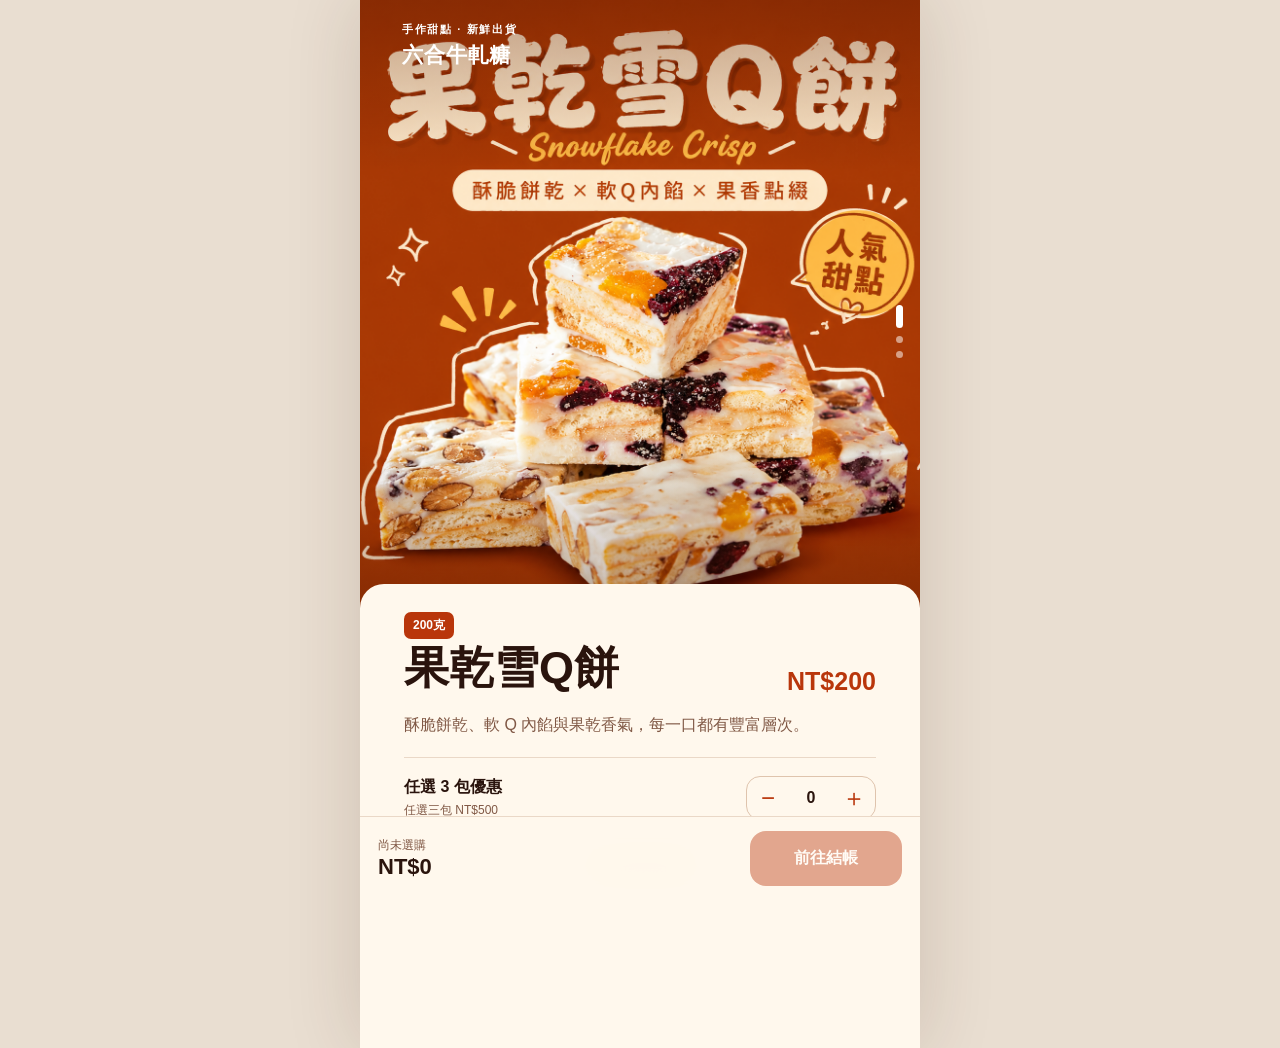
==== index.html @ 2363caa0 "Add files via upload" ====
<!doctype html>
<html lang="zh-Hant">
<head>
  <meta charset="UTF-8" />
  <meta name="viewport" content="width=device-width,initial-scale=1,viewport-fit=cover" />
  <meta name="theme-color" content="#b9360b" />
  <meta name="description" content="六合牛軋糖店舖 LINE 線上下單" />
  <title>六合牛軋糖｜線上下單</title>
  <link rel="stylesheet" href="./styles.css" />
</head>
<body>
  <div id="app" aria-live="polite">
    <main class="shell">
      <header class="topbar">
        <div>
          <p class="eyebrow">手作甜點 · 新鮮出貨</p>
          <h1 id="merchantName">六合牛軋糖</h1>
        </div>
        <button id="lineButton" class="line-login" type="button">
          <span class="line-mark">LINE</span><span id="lineLabel">LINE 登入</span>
        </button>
      </header>

      <section class="product-stage" aria-label="商品選擇">
        <div id="productTrack" class="product-track"></div>
        <div id="productDots" class="product-dots" aria-hidden="true"></div>
      </section>

      <section class="product-info">
        <div class="product-title-row">
          <div>
            <p id="productSpec" class="spec">200克</p>
            <h2 id="productName">載入商品中</h2>
          </div>
          <p id="productPrice" class="price">NT$—</p>
        </div>
        <p class="description">酥脆餅乾、軟 Q 內餡與果乾香氣，每一口都有豐富層次。</p>

        <div class="offer-row">
          <div><strong>任選 3 包優惠</strong><span id="bundlePrice">依店舖設定</span></div>
          <div class="stepper" aria-label="商品數量">
            <button id="minusButton" type="button" aria-label="減少一包">−</button>
            <output id="quantity">0</output>
            <button id="plusButton" type="button" aria-label="增加一包">＋</button>
          </div>
        </div>

        <div class="swipe-hint">左右滑動切換商品</div>
      </section>
    </main>

    <footer class="cartbar">
      <div><span id="cartCount">尚未選購</span><strong id="cartTotal">NT$0</strong></div>
      <button id="checkoutButton" type="button" disabled>前往結帳</button>
    </footer>
  </div>

  <dialog id="checkoutDialog" class="sheet-dialog">
    <form id="checkoutForm" method="dialog">
      <div class="sheet-handle"></div>
      <div class="sheet-head"><div><p class="eyebrow">確認資料</p><h2>完成你的訂單</h2></div><button class="icon-button" value="cancel" aria-label="關閉">×</button></div>
      <label>真實姓名<input name="customerName" autocomplete="name" minlength="2" maxlength="30" required /></label>
      <label>手機號碼<input name="phone" inputmode="tel" autocomplete="tel" pattern="09[0-9]{8}" placeholder="09xxxxxxxx" required /></label>
      <fieldset><legend>配送方式</legend><label class="choice"><input type="radio" name="delivery" value="7-11超商取貨" checked />7-11 超商取貨</label><label class="choice"><input type="radio" name="delivery" value="宅配到府" />宅配到府</label></fieldset>
      <div id="storeFields" class="conditional-fields"><label>門市名稱<input name="storeName" /></label><label>門市店號<input name="storeCode" /></label><label>門市地址<input name="storeAddress" /></label></div>
      <div id="homeFields" class="conditional-fields" hidden><label>宅配地址<input name="homeAddress" autocomplete="street-address" /></label></div>
      <fieldset><legend>付款方式</legend><label class="choice"><input type="radio" name="payment" value="7-11取貨付款" checked />7-11 取貨付款</label><label class="choice"><input type="radio" name="payment" value="轉帳付款" />轉帳付款</label></fieldset>
      <label>備註<textarea name="note" rows="2" maxlength="300"></textarea></label>
      <input class="honeypot" name="website" tabindex="-1" autocomplete="off" />
      <div class="checkout-total"><span>應付總額</span><strong id="dialogTotal">NT$0</strong></div>
      <button id="submitOrder" class="primary-button" type="submit">送出訂單</button>
      <p id="formError" class="error" role="alert"></p>
    </form>
  </dialog>

  <dialog id="successDialog" class="success-dialog">
    <div class="receipt-scene">
      <div class="success-check">✓</div>
      <div class="receipt">
        <p class="eyebrow">ORDER CONFIRMED</p><h2>下單成功</h2>
        <dl><div><dt>訂單編號</dt><dd id="successOrderNo"></dd></div><div><dt>商品數量</dt><dd id="successQty"></dd></div><div><dt>總金額</dt><dd id="successTotal"></dd></div></dl>
        <p id="successMessage"></p><button id="successClose" class="primary-button" type="button">完成</button>
      </div>
    </div>
  </dialog>

  <script src="https://static.line-scdn.net/liff/edge/2/sdk.js"></script>
  <script src="./config.js"></script>
  <script type="module" src="./app.js"></script>
</body>
</html>
---- styles.css ----
:root{--orange:#b9360b;--orange-dark:#8f2407;--cream:#fff8ed;--ink:#2a140d;--muted:#805845;--gold:#f4a62a;--line:#ead8c7;--radius:24px;font-family:"Noto Sans TC","PingFang TC","Microsoft JhengHei",sans-serif;color:var(--ink);background:var(--cream)}*{box-sizing:border-box}body{margin:0;min-width:320px;background:var(--cream)}button,input,textarea{font:inherit}.shell{min-height:calc(100dvh - 104px);padding-bottom:140px}.topbar{display:flex;align-items:center;justify-content:space-between;padding:22px clamp(18px,5vw,42px);position:absolute;z-index:4;width:100%;color:#fff}.eyebrow{margin:0 0 4px;font-size:11px;font-weight:800;letter-spacing:.15em;text-transform:uppercase}.topbar h1{font-size:21px;margin:0;letter-spacing:.04em}.line-login{display:flex;align-items:center;gap:7px;border:0;border-radius:999px;padding:9px 12px;background:rgba(255,255,255,.94);color:var(--ink);font-size:12px;font-weight:800;box-shadow:0 8px 26px rgba(75,16,0,.18)}.line-mark{color:#06c755;font-size:10px}.product-stage{position:relative;height:58dvh;min-height:430px;max-height:700px;overflow:hidden;background:var(--orange);touch-action:pan-y}.product-track{height:100%;display:flex;transition:transform .68s cubic-bezier(.2,.9,.2,1)}.product-card{position:relative;min-width:100%;height:100%;overflow:hidden}.product-card img{width:100%;height:100%;object-fit:cover}.product-card::after{content:"";position:absolute;inset:0;background:linear-gradient(180deg,rgba(74,16,0,.34),transparent 28%,transparent 72%,rgba(51,12,0,.28))}.product-dots{position:absolute;right:17px;top:50%;display:grid;gap:8px;z-index:2}.product-dots i{width:7px;height:7px;border-radius:50%;background:rgba(255,255,255,.52);transition:.3s}.product-dots i.active{height:23px;border-radius:8px;background:white}.product-info{position:relative;margin-top:-26px;border-radius:var(--radius) var(--radius) 0 0;background:var(--cream);padding:28px clamp(20px,6vw,44px) 32px;z-index:3}.product-title-row{display:flex;justify-content:space-between;gap:20px;align-items:flex-end}.product-info h2{font-size:clamp(30px,8vw,45px);line-height:1.05;margin:5px 0}.spec{display:inline-block;margin:0;padding:5px 9px;background:var(--orange);color:#fff;border-radius:7px;font-size:12px;font-weight:800}.price{font-size:25px;font-weight:900;margin:0;color:var(--orange)}.description{color:var(--muted);line-height:1.65}.offer-row{display:flex;align-items:center;justify-content:space-between;border-top:1px solid var(--line);border-bottom:1px solid var(--line);padding:18px 0;margin-top:18px;gap:16px}.offer-row strong,.offer-row span{display:block}.offer-row span{font-size:12px;color:var(--muted);margin-top:4px}.stepper{display:grid;grid-template-columns:42px 44px 42px;align-items:center;border:1px solid #dfc4ad;border-radius:14px;overflow:hidden}.stepper button{height:42px;border:0;background:transparent;color:var(--orange);font-size:24px}.stepper output{text-align:center;font-weight:900}.swipe-hint{text-align:center;font-size:12px;color:var(--muted);padding-top:20px}.cartbar{position:fixed;z-index:8;bottom:0;left:0;right:0;display:flex;justify-content:space-between;align-items:center;gap:18px;padding:14px max(18px,env(safe-area-inset-left)) calc(14px + env(safe-area-inset-bottom));background:rgba(255,248,237,.96);border-top:1px solid var(--line);backdrop-filter:blur(14px)}.cartbar span,.cartbar strong{display:block}.cartbar span{font-size:12px;color:var(--muted)}.cartbar strong{font-size:22px}.cartbar button,.primary-button{border:0;border-radius:16px;background:var(--orange);color:white;font-weight:900;padding:17px 26px;min-width:152px}.cartbar button:disabled{opacity:.42}.cartbar button:active,.primary-button:active{transform:scale(.98)}dialog{border:0;padding:0;background:transparent}.sheet-dialog{width:min(100%,560px);max-height:92dvh;margin:auto 0 0 auto;border-radius:var(--radius) var(--radius) 0 0;background:var(--cream);color:var(--ink)}.sheet-dialog::backdrop,.success-dialog::backdrop{background:rgba(34,12,5,.58);backdrop-filter:blur(4px)}.sheet-dialog form{padding:10px 22px calc(24px + env(safe-area-inset-bottom));overflow:auto;max-height:92dvh}.sheet-handle{width:42px;height:5px;border-radius:5px;background:#d8c4b3;margin:0 auto 18px}.sheet-head{display:flex;justify-content:space-between;align-items:flex-start}.sheet-head h2{margin:0 0 18px}.icon-button{border:0;background:transparent;font-size:30px}.sheet-dialog label:not(.choice){display:block;font-size:13px;font-weight:800;margin:12px 0}.sheet-dialog input,.sheet-dialog textarea{display:block;width:100%;margin-top:7px;padding:13px 14px;border:1px solid #dec7b4;border-radius:12px;background:#fffdf9;color:var(--ink)}fieldset{border:0;padding:0;margin:16px 0}legend{font-size:13px;font-weight:800;margin-bottom:8px}.choice{display:inline-flex;align-items:center;gap:6px;margin-right:16px;font-size:14px}.choice input{width:auto;margin:0;accent-color:var(--orange)}.conditional-fields{display:grid;grid-template-columns:1fr 1fr;gap:0 10px}.conditional-fields label:last-child{grid-column:1/-1}.checkout-total{display:flex;justify-content:space-between;align-items:center;border-top:1px solid var(--line);padding-top:18px;margin-top:18px}.checkout-total strong{font-size:26px;color:var(--orange)}.sheet-dialog .primary-button{width:100%;margin-top:15px}.error{min-height:20px;color:#a31d12;font-size:13px}.honeypot{position:absolute!important;left:-9999px!important}.success-dialog{width:min(92vw,430px);color:var(--ink)}.receipt-scene{padding-top:45px;overflow:hidden}.success-check{position:relative;z-index:2;width:86px;height:86px;margin:0 auto -40px;border:7px solid var(--cream);border-radius:50%;display:grid;place-items:center;background:#2e9f62;color:#fff;font-size:44px;font-weight:900;animation:pop .65s cubic-bezier(.2,1.5,.4,1)}.receipt{background:var(--cream);border-radius:var(--radius);padding:65px 28px 28px;box-shadow:0 24px 70px rgba(37,9,0,.28);animation:receipt-in .8s cubic-bezier(.2,1,.2,1)}.receipt h2{text-align:center;font-size:34px;margin:4px 0 22px}.receipt>.eyebrow{text-align:center;color:var(--orange)}dl{margin:0}dl div{display:flex;justify-content:space-between;border-top:1px dashed #d8bfa9;padding:13px 0}dt{color:var(--muted)}dd{margin:0;font-weight:900}.receipt .primary-button{width:100%;margin-top:12px}@keyframes receipt-in{from{transform:translateY(80px) scale(.94);opacity:0}to{transform:none;opacity:1}}@keyframes pop{0%{transform:scale(.2) rotate(-20deg)}100%{transform:scale(1)}}@media(min-width:760px){body{background:#e9ded1}.shell{width:min(100%,560px);margin:auto;background:var(--cream);box-shadow:0 0 70px rgba(70,35,20,.16)}.cartbar{width:560px;left:50%;transform:translateX(-50%)}.sheet-dialog{margin:auto}.product-stage{height:610px}}@media(prefers-reduced-motion:reduce){*,*::before,*::after{scroll-behavior:auto!important;animation-duration:.01ms!important;transition-duration:.01ms!important}}
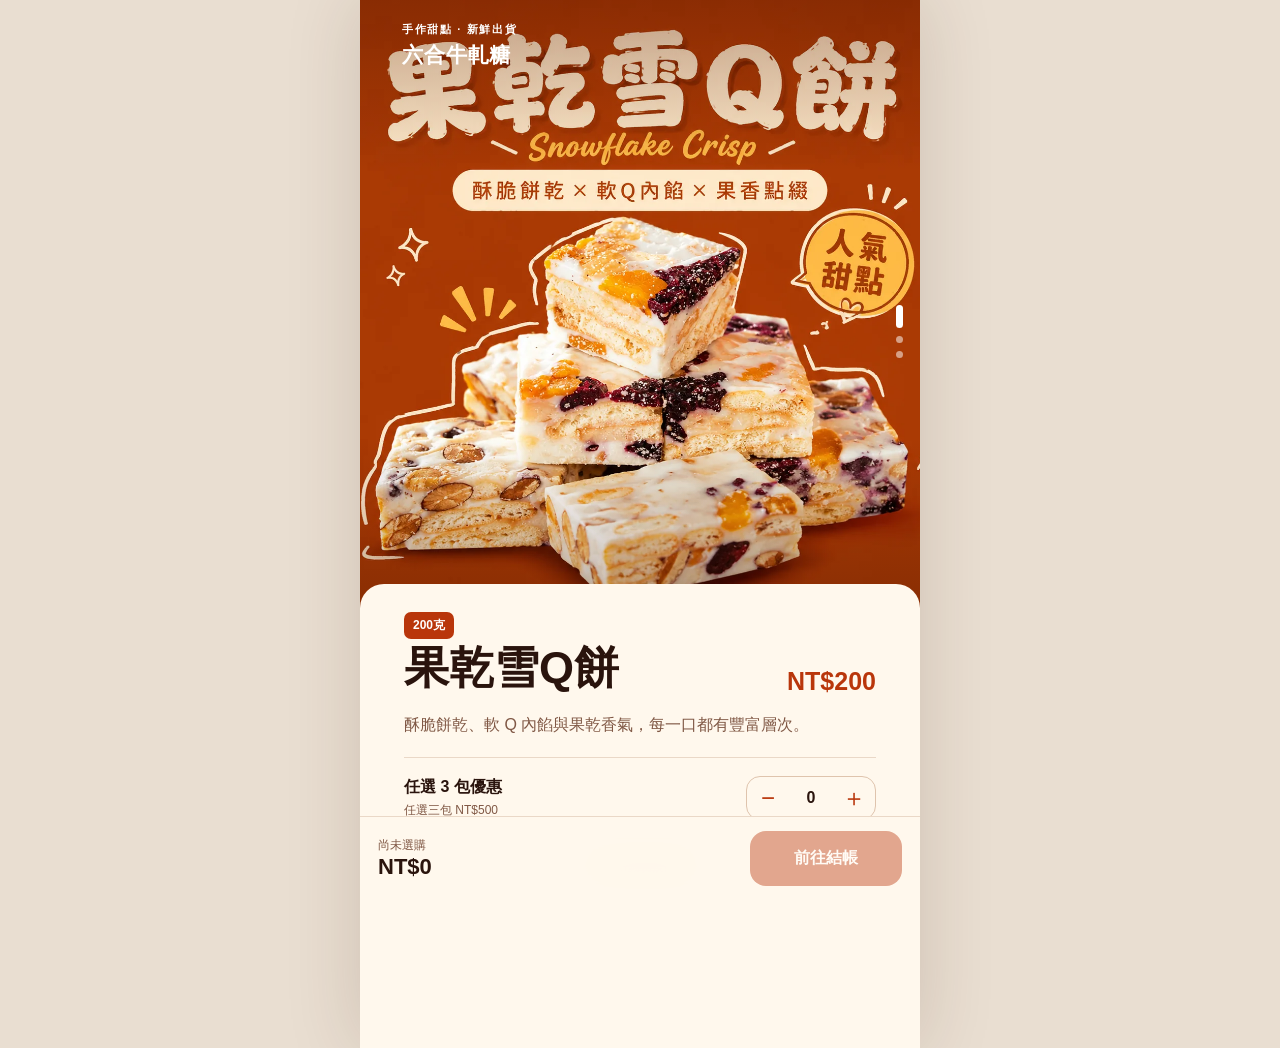
==== commit d7d982bd: "Add files via upload" ====
--- a/index.html
+++ b/index.html
@@ -7,6 +7,7 @@
   <meta name="description" content="六合牛軋糖店舖 LINE 線上下單" />
   <title>六合牛軋糖｜線上下單</title>
   <link rel="stylesheet" href="./styles.css" />
+  <link rel="stylesheet" href="./checkout.css" />
 </head>
 <body>
   <div id="app" aria-live="polite">
@@ -58,14 +59,13 @@
   <dialog id="checkoutDialog" class="sheet-dialog">
     <form id="checkoutForm" method="dialog">
       <div class="sheet-handle"></div>
-      <div class="sheet-head"><div><p class="eyebrow">確認資料</p><h2>完成你的訂單</h2></div><button class="icon-button" value="cancel" aria-label="關閉">×</button></div>
-      <label>真實姓名<input name="customerName" autocomplete="name" minlength="2" maxlength="30" required /></label>
-      <label>手機號碼<input name="phone" inputmode="tel" autocomplete="tel" pattern="09[0-9]{8}" placeholder="09xxxxxxxx" required /></label>
-      <fieldset><legend>配送方式</legend><label class="choice"><input type="radio" name="delivery" value="7-11超商取貨" checked />7-11 超商取貨</label><label class="choice"><input type="radio" name="delivery" value="宅配到府" />宅配到府</label></fieldset>
-      <div id="storeFields" class="conditional-fields"><label>門市名稱<input name="storeName" /></label><label>門市店號<input name="storeCode" /></label><label>門市地址<input name="storeAddress" /></label></div>
-      <div id="homeFields" class="conditional-fields" hidden><label>宅配地址<input name="homeAddress" autocomplete="street-address" /></label></div>
-      <fieldset><legend>付款方式</legend><label class="choice"><input type="radio" name="payment" value="7-11取貨付款" checked />7-11 取貨付款</label><label class="choice"><input type="radio" name="payment" value="轉帳付款" />轉帳付款</label></fieldset>
-      <label>備註<textarea name="note" rows="2" maxlength="300"></textarea></label>
+      <div class="sheet-head"><div><p class="eyebrow">確認資料</p><h2>完成你的訂單</h2><p class="sheet-note">填寫聯絡資料並選擇取貨方式</p></div><button class="icon-button" value="cancel" aria-label="關閉">×</button></div>
+      <section class="form-section" aria-labelledby="contact-title"><h3 id="contact-title">聯絡人</h3><div class="field-grid"><label>真實姓名<input name="customerName" autocomplete="name" minlength="2" maxlength="30" required /></label><label>手機號碼<input name="phone" inputmode="tel" autocomplete="tel" pattern="09[0-9]{8}" placeholder="09xxxxxxxx" required /></label></div></section>
+      <section class="form-section" aria-labelledby="delivery-title"><h3 id="delivery-title">配送方式</h3><div class="segmented"><label><input type="radio" name="delivery" value="7-11超商取貨" checked /><span>7-11 取貨</span></label><label><input type="radio" name="delivery" value="宅配到府" /><span>宅配到府</span></label></div>
+      <div id="storeFields" class="store-picker"><div id="selectedStore" class="selected-store" hidden><div class="store-brand">7-ELEVEN</div><div><strong id="selectedStoreName"></strong><span id="selectedStoreDetail"></span></div></div><button id="selectStoreButton" class="secondary-button" type="button">選擇 7-11 門市</button><p class="field-help">將前往綠界電子地圖，選好門市後會自動返回。</p><input type="hidden" name="storeName" /><input type="hidden" name="storeCode" /><input type="hidden" name="storeAddress" /><input type="hidden" name="storeVerificationToken" /></div>
+      <div id="homeFields" class="conditional-fields" hidden><label>完整宅配地址<input name="homeAddress" autocomplete="street-address" placeholder="縣市、區、路名、門牌與樓層" /></label></div></section>
+      <section class="form-section" aria-labelledby="payment-title"><h3 id="payment-title">付款方式</h3><div class="segmented"><label><input type="radio" name="payment" value="7-11取貨付款" checked /><span>取貨付款</span></label><label><input type="radio" name="payment" value="轉帳付款" /><span>銀行轉帳</span></label></div></section>
+      <section class="form-section optional-section"><label>訂單備註 <span>選填</span><textarea name="note" rows="2" maxlength="300" placeholder="有需要特別告知店家的事項嗎？"></textarea></label></section>
       <input class="honeypot" name="website" tabindex="-1" autocomplete="off" />
       <div class="checkout-total"><span>應付總額</span><strong id="dialogTotal">NT$0</strong></div>
       <button id="submitOrder" class="primary-button" type="submit">送出訂單</button>
@@ -89,4 +89,3 @@
   <script type="module" src="./app.js"></script>
 </body>
 </html>
-
--- a/checkout.css
+++ b/checkout.css
@@ -0,0 +1,21 @@
+.sheet-dialog{height:min(94dvh,860px);max-height:94dvh;overflow:hidden}
+[hidden]{display:none!important}
+.sheet-dialog form{height:100%;max-height:none;padding:10px 20px calc(118px + env(safe-area-inset-bottom));overscroll-behavior:contain}
+.sheet-head{padding-bottom:14px}.sheet-head h2{margin:0;font-size:30px;line-height:1.08;letter-spacing:-.04em}
+.sheet-note{margin:7px 0 0;color:var(--muted);font-size:13px}
+.icon-button{display:grid;place-items:center;width:44px;height:44px;border:1px solid var(--line);border-radius:14px;background:#fffaf2;font-size:26px;line-height:1}
+.form-section{padding:18px 0;border-top:1px solid var(--line)}.form-section h3{font-size:15px;margin:0 0 12px}
+.field-grid{display:grid;grid-template-columns:1fr;gap:12px}
+.sheet-dialog .form-section label{display:block;margin:0;font-size:13px;font-weight:800}
+.sheet-dialog .form-section input,.sheet-dialog .form-section textarea{display:block;width:100%;margin-top:7px;padding:14px;border:1px solid #dec7b4;border-radius:12px;background:#fffdf9;color:var(--ink);outline:none}
+.sheet-dialog .form-section input:focus,.sheet-dialog .form-section textarea:focus{border-color:var(--orange);box-shadow:0 0 0 3px rgba(185,54,11,.11)}
+.segmented{display:grid;grid-template-columns:1fr 1fr;gap:8px}.segmented label{position:relative}.segmented input{position:absolute!important;opacity:0;pointer-events:none}
+.segmented span{display:grid;place-items:center;min-height:48px;border:1px solid #dec7b4;border-radius:12px;background:#fffdf9;font-size:14px;font-weight:800;transition:.2s}
+.segmented input:checked+span{border-color:var(--orange);background:#fff0e8;color:var(--orange);box-shadow:inset 0 0 0 1px var(--orange)}
+.store-picker{display:grid;gap:10px;margin-top:12px}.secondary-button{width:100%;min-height:50px;border:1px solid var(--orange);border-radius:12px;background:#fffaf2;color:var(--orange);font-weight:900}
+.selected-store{grid-template-columns:auto 1fr;gap:12px;align-items:center;padding:14px;border:1px solid #e1c6af;border-radius:14px;background:#fffdf9}.selected-store:not([hidden]){display:grid}
+.store-brand{font-size:10px;font-weight:900;color:#168342;border-right:1px solid var(--line);padding-right:12px}.selected-store strong,.selected-store span{display:block}.selected-store span{font-size:12px;color:var(--muted);margin-top:3px;line-height:1.45}
+.field-help{margin:0;color:var(--muted);font-size:11px;line-height:1.5}.optional-section label>span{font-weight:500;color:var(--muted)}.conditional-fields{display:block;margin-top:12px}
+.checkout-total{position:sticky;bottom:-118px;z-index:2;margin-top:0;background:var(--cream)}.sheet-dialog .primary-button{position:sticky;bottom:calc(-102px + env(safe-area-inset-bottom));z-index:3;margin-top:0;box-shadow:0 -14px 24px var(--cream)}
+@media(min-width:520px){.field-grid{grid-template-columns:1fr 1fr}}
+@media(min-width:760px){.sheet-dialog{height:min(88dvh,780px);margin:auto;border-radius:var(--radius)}}
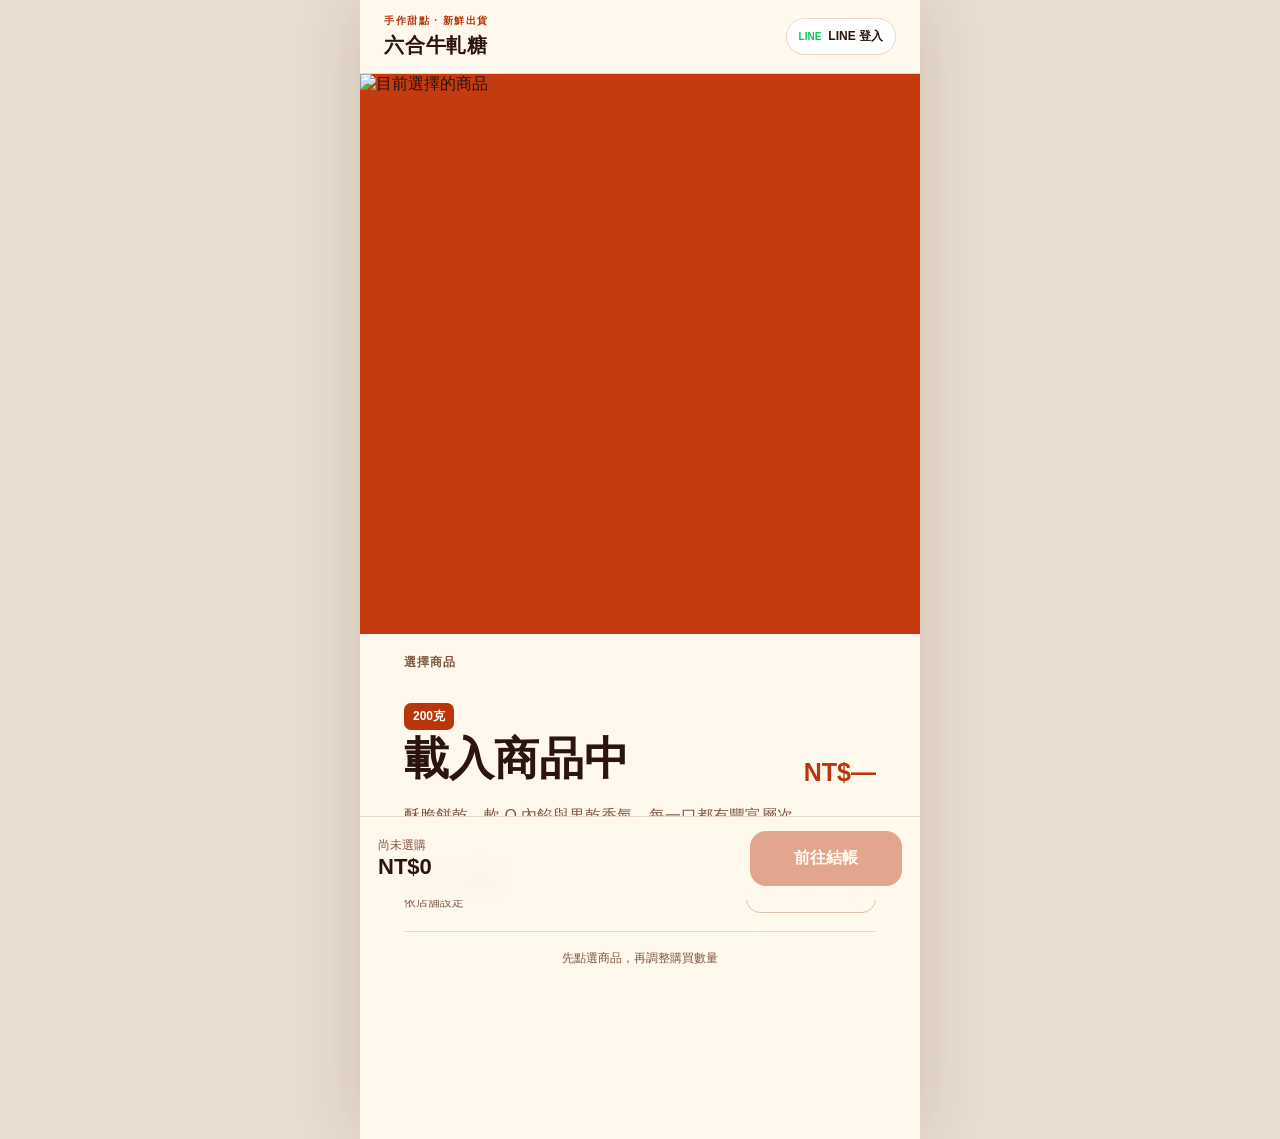
==== commit 24fbccff: "Add files via upload" ====
--- a/index.html
+++ b/index.html
@@ -2,12 +2,13 @@
 <html lang="zh-Hant">
 <head>
   <meta charset="UTF-8" />
-  <meta name="viewport" content="width=device-width,initial-scale=1,viewport-fit=cover" />
+  <meta name="viewport" content="width=device-width,initial-scale=1,maximum-scale=1,user-scalable=no,viewport-fit=cover" />
   <meta name="theme-color" content="#b9360b" />
   <meta name="description" content="六合牛軋糖店舖 LINE 線上下單" />
   <title>六合牛軋糖｜線上下單</title>
   <link rel="stylesheet" href="./styles.css" />
   <link rel="stylesheet" href="./checkout.css" />
+  <link rel="stylesheet" href="./product-picker.css" />
 </head>
 <body>
   <div id="app" aria-live="polite">
@@ -23,11 +24,11 @@
       </header>
 
       <section class="product-stage" aria-label="商品選擇">
-        <div id="productTrack" class="product-track"></div>
-        <div id="productDots" class="product-dots" aria-hidden="true"></div>
+        <img id="productImage" class="product-image" alt="目前選擇的商品" />
       </section>
 
       <section class="product-info">
+        <div><p class="section-label">選擇商品</p><div id="productOptions" class="product-options" role="list"></div></div>
         <div class="product-title-row">
           <div>
             <p id="productSpec" class="spec">200克</p>
@@ -46,7 +47,7 @@
           </div>
         </div>
 
-        <div class="swipe-hint">左右滑動切換商品</div>
+        <div class="selection-hint">先點選商品，再調整購買數量</div>
       </section>
     </main>
 
--- a/checkout.css
+++ b/checkout.css
@@ -1,6 +1,6 @@
-.sheet-dialog{height:min(94dvh,860px);max-height:94dvh;overflow:hidden}
+.sheet-dialog{width:100vw;max-width:none;height:100dvh;max-height:100dvh;margin:0;border-radius:0;overflow:hidden}
 [hidden]{display:none!important}
-.sheet-dialog form{height:100%;max-height:none;padding:10px 20px calc(118px + env(safe-area-inset-bottom));overscroll-behavior:contain}
+.sheet-dialog form{height:100%;max-height:none;padding:calc(12px + env(safe-area-inset-top)) 20px calc(118px + env(safe-area-inset-bottom));overscroll-behavior:contain}
 .sheet-head{padding-bottom:14px}.sheet-head h2{margin:0;font-size:30px;line-height:1.08;letter-spacing:-.04em}
 .sheet-note{margin:7px 0 0;color:var(--muted);font-size:13px}
 .icon-button{display:grid;place-items:center;width:44px;height:44px;border:1px solid var(--line);border-radius:14px;background:#fffaf2;font-size:26px;line-height:1}
@@ -18,4 +18,4 @@
 .field-help{margin:0;color:var(--muted);font-size:11px;line-height:1.5}.optional-section label>span{font-weight:500;color:var(--muted)}.conditional-fields{display:block;margin-top:12px}
 .checkout-total{position:sticky;bottom:-118px;z-index:2;margin-top:0;background:var(--cream)}.sheet-dialog .primary-button{position:sticky;bottom:calc(-102px + env(safe-area-inset-bottom));z-index:3;margin-top:0;box-shadow:0 -14px 24px var(--cream)}
 @media(min-width:520px){.field-grid{grid-template-columns:1fr 1fr}}
-@media(min-width:760px){.sheet-dialog{height:min(88dvh,780px);margin:auto;border-radius:var(--radius)}}
+@media(min-width:760px){.sheet-dialog{width:min(100vw,720px);height:100dvh;max-height:100dvh;margin:0 auto;border-radius:0}.sheet-dialog form{padding-left:44px;padding-right:44px}}
--- a/product-picker.css
+++ b/product-picker.css
@@ -0,0 +1,21 @@
+html{-webkit-text-size-adjust:100%;touch-action:manipulation}
+body,button,input,textarea{touch-action:manipulation}
+button{-webkit-tap-highlight-color:transparent;user-select:none;-webkit-user-select:none}
+.topbar{position:relative;z-index:5;width:100%;padding:calc(14px + env(safe-area-inset-top)) 18px 14px;background:var(--cream);color:var(--ink);border-bottom:1px solid var(--line)}
+.topbar .eyebrow{color:var(--orange);font-size:10px}.topbar h1{font-size:20px}.line-login{background:#fff;border:1px solid var(--line);box-shadow:none;max-width:48%;overflow:hidden}.line-login #lineLabel{overflow:hidden;text-overflow:ellipsis;white-space:nowrap}
+.product-stage{height:auto;min-height:0;max-height:none;aspect-ratio:1/1;background:#c33b0e;touch-action:manipulation}
+.product-image{display:block;width:100%;height:100%;object-fit:contain;background:#c33b0e;transition:opacity .18s ease,transform .28s cubic-bezier(.2,.8,.2,1)}
+.product-image.is-changing{opacity:.2;transform:scale(.985)}
+.product-info{margin-top:0;border-radius:0;padding-top:20px}
+.section-label{margin:0 0 10px;font-size:12px;font-weight:900;color:var(--muted);letter-spacing:.08em}
+.product-options{display:grid;grid-template-columns:repeat(2,minmax(0,1fr));gap:8px;margin-bottom:22px}
+.product-option{position:relative;min-height:50px;padding:10px 34px 10px 12px;border:1px solid #dec7b4;border-radius:12px;background:#fffdf9;color:var(--ink);text-align:left;font-size:14px;font-weight:900;transition:.2s}
+.product-option small{display:block;margin-top:2px;color:var(--muted);font-size:10px;font-weight:600}
+.product-option[data-active="true"]{border-color:var(--orange);background:#fff0e8;color:var(--orange);box-shadow:inset 0 0 0 1px var(--orange)}
+.product-option .option-qty{position:absolute;right:10px;top:50%;transform:translateY(-50%);display:grid;place-items:center;min-width:22px;height:22px;padding:0 6px;border-radius:7px;background:var(--orange);color:#fff;font-size:11px;font-variant-numeric:tabular-nums}
+.product-option .option-qty[data-empty="true"]{background:#ead8c7;color:var(--muted)}
+.selection-hint{text-align:center;font-size:12px;color:var(--muted);padding-top:18px}
+.stepper button{touch-action:manipulation;min-width:44px;min-height:44px}
+.stepper output,.price,.cartbar strong{font-variant-numeric:tabular-nums}
+.cartbar{touch-action:manipulation}
+@media(min-width:760px){.topbar{padding-left:24px;padding-right:24px}.product-options{grid-template-columns:repeat(3,minmax(0,1fr))}.product-stage{height:auto;max-height:none}.product-image{object-fit:contain}}
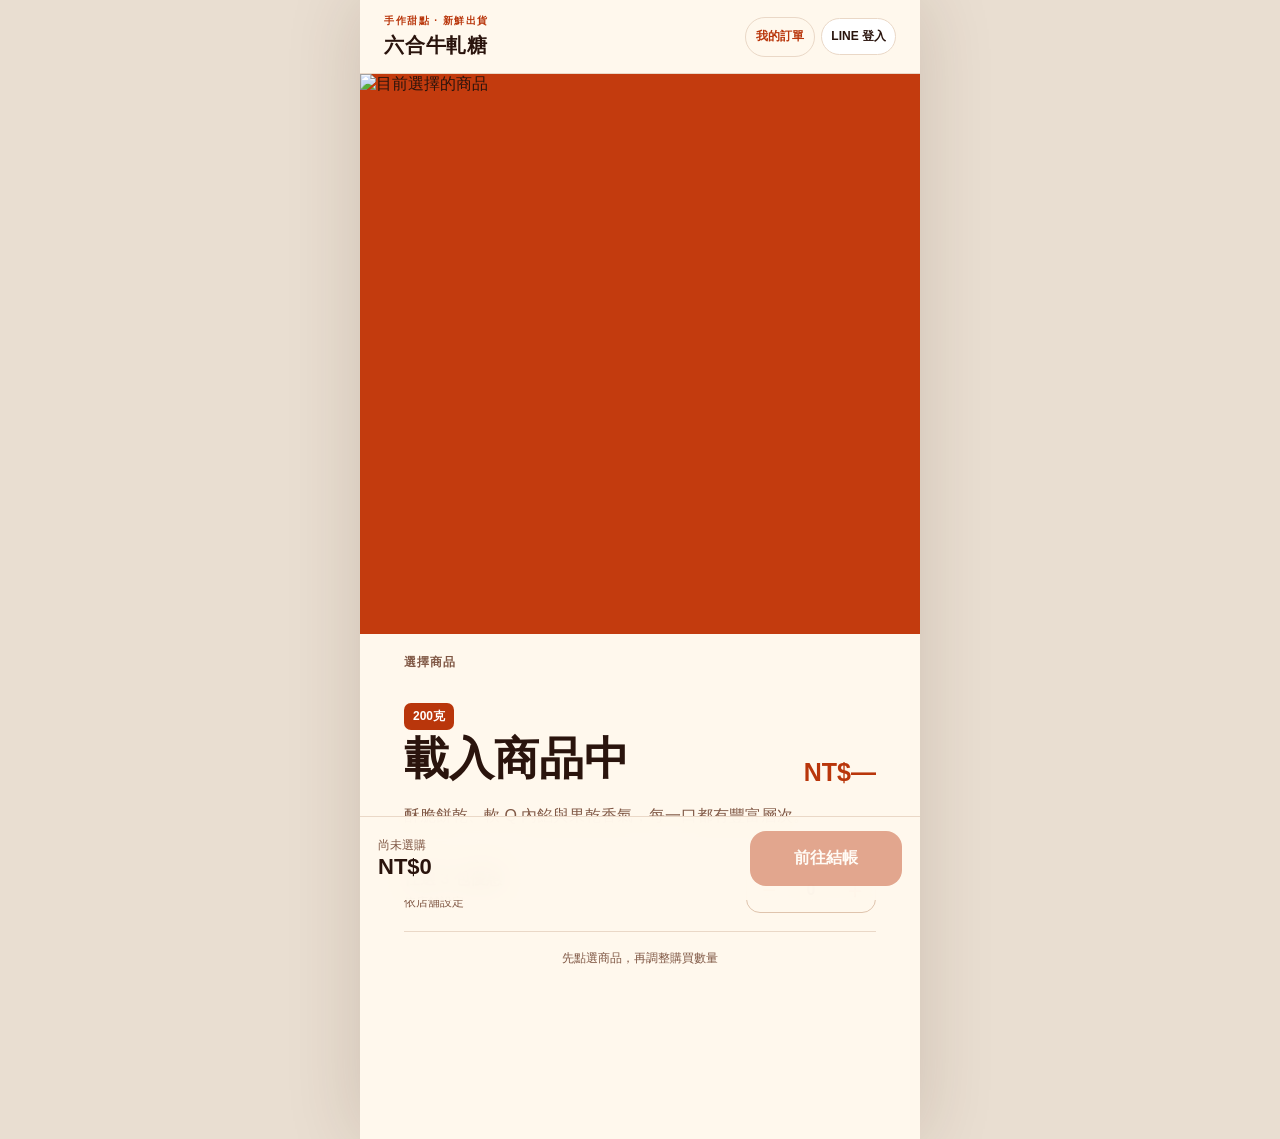
==== commit 8c7f5490: "Add files via upload" ====
--- a/index.html
+++ b/index.html
@@ -18,6 +18,7 @@
           <p class="eyebrow">手作甜點 · 新鮮出貨</p>
           <h1 id="merchantName">六合牛軋糖</h1>
         </div>
+        <a class="orders-link" href="./orders.html">我的訂單</a>
         <button id="lineButton" class="line-login" type="button">
           <span class="line-mark">LINE</span><span id="lineLabel">LINE 登入</span>
         </button>
--- a/product-picker.css
+++ b/product-picker.css
@@ -19,3 +19,4 @@
 .stepper output,.price,.cartbar strong{font-variant-numeric:tabular-nums}
 .cartbar{touch-action:manipulation}
 @media(min-width:760px){.topbar{padding-left:24px;padding-right:24px}.product-options{grid-template-columns:repeat(3,minmax(0,1fr))}.product-stage{height:auto;max-height:none}.product-image{object-fit:contain}}
+.topbar>div:first-child{margin-right:auto}.orders-link{display:inline-flex;align-items:center;justify-content:center;min-height:40px;margin-left:8px;padding:0 10px;border:1px solid var(--line);border-radius:999px;color:var(--orange);font-size:12px;font-weight:800;text-decoration:none;white-space:nowrap;touch-action:manipulation}.topbar .line-login{margin-left:6px;padding-left:9px;padding-right:9px}.topbar .line-mark{display:none}@media(max-width:390px){.topbar{padding-left:12px;padding-right:12px}.topbar h1{font-size:17px}.orders-link{padding:0 8px}.topbar .line-login{max-width:92px}}
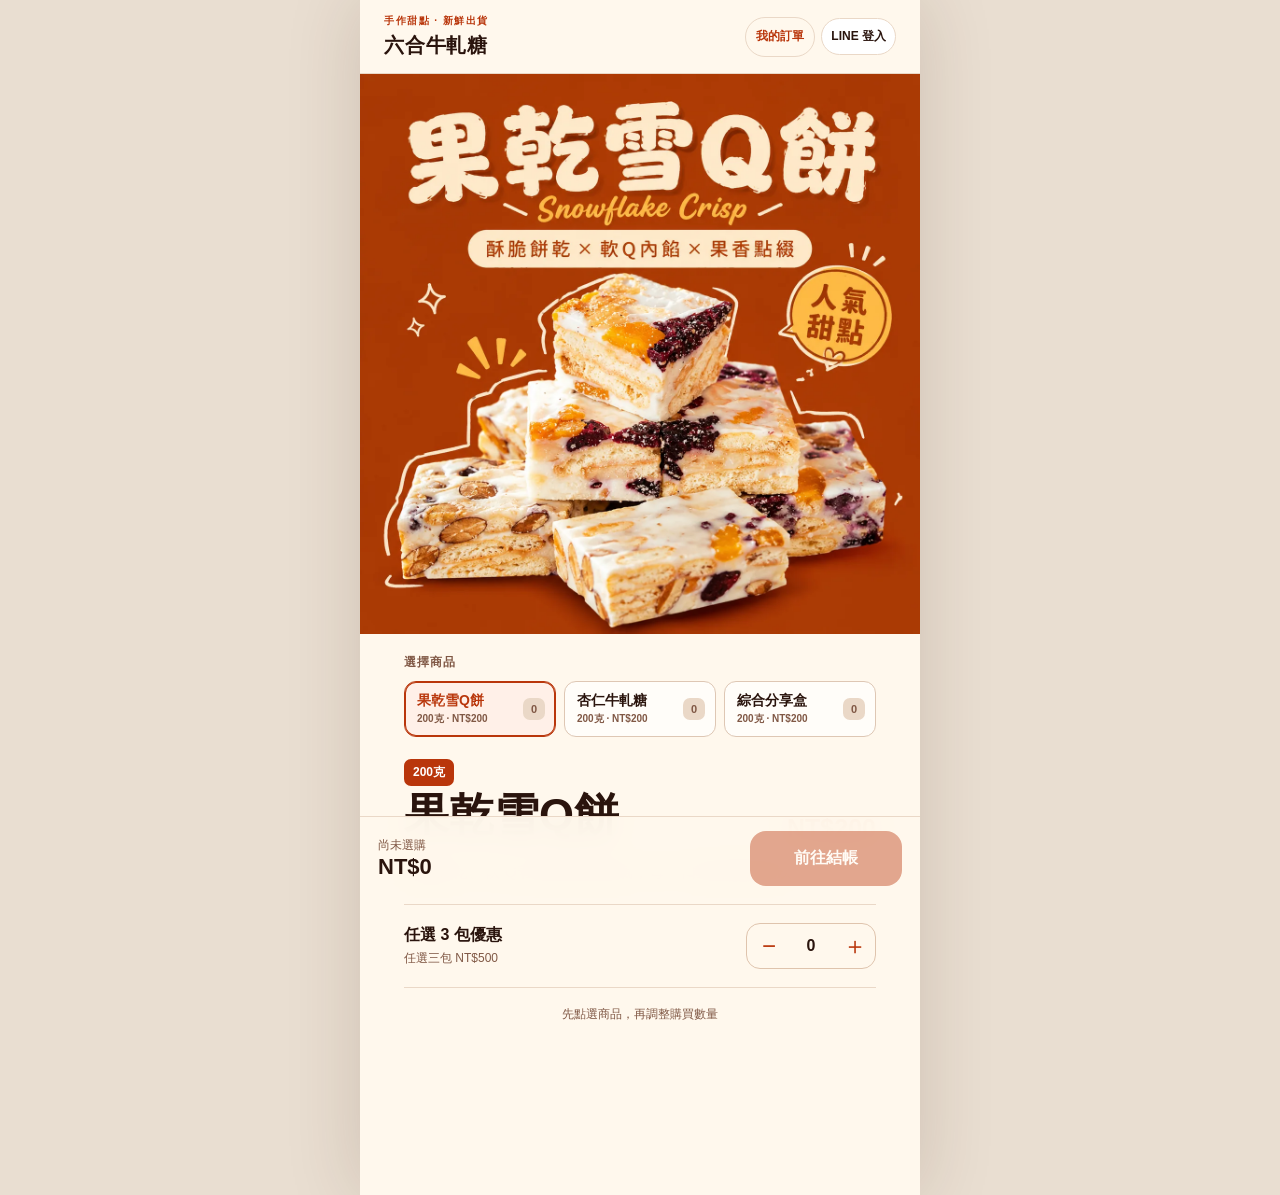
==== commit 068ef4cb: "Add files via upload" ====
--- a/index.html
+++ b/index.html
@@ -25,7 +25,7 @@
       </header>
 
       <section class="product-stage" aria-label="商品選擇">
-        <img id="productImage" class="product-image" alt="目前選擇的商品" />
+        <img id="productImage" class="product-image" src="./assets/product-1.webp" alt="目前選擇的商品" fetchpriority="high" decoding="async" />
       </section>
 
       <section class="product-info">
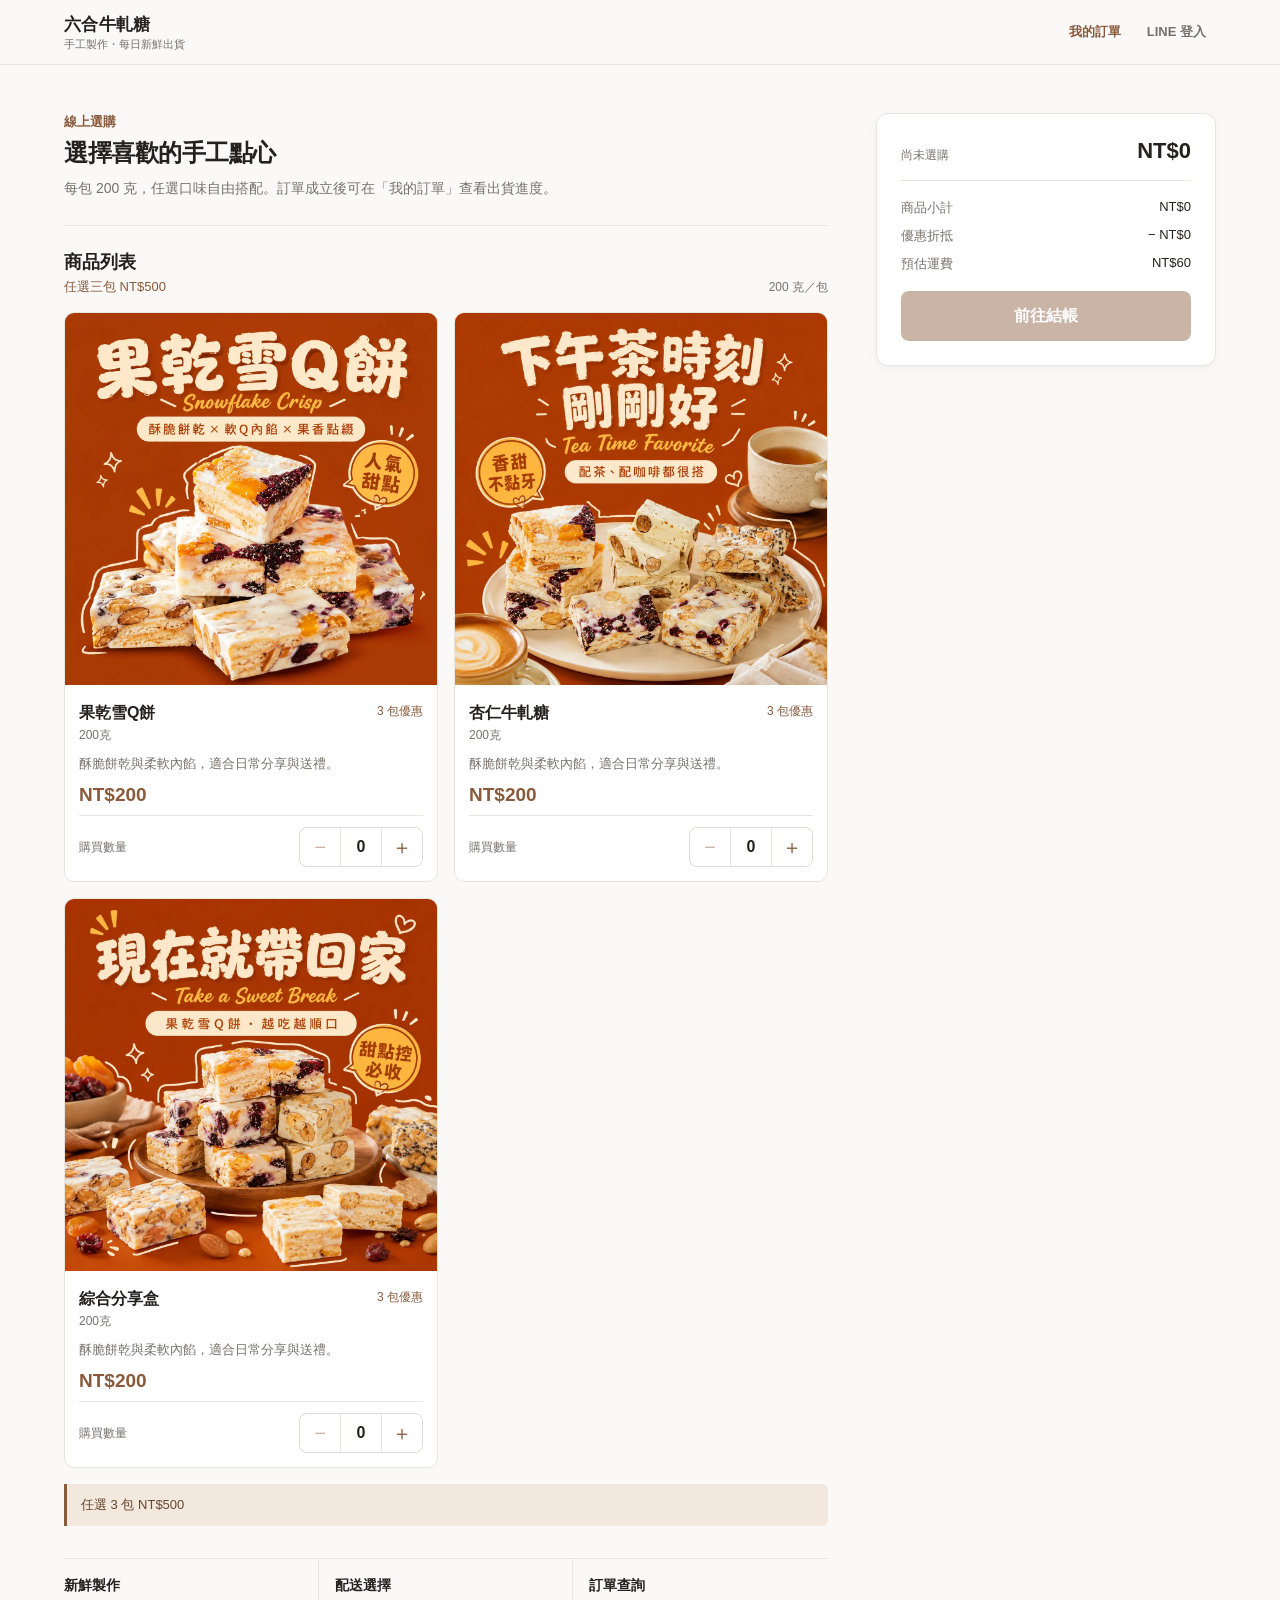
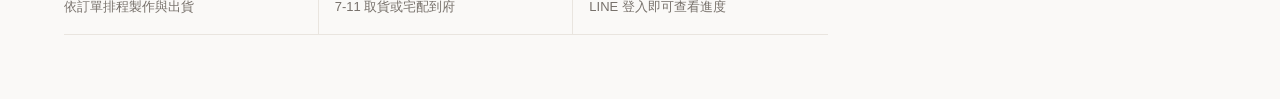
==== commit 9106af10: "Add files via upload" ====
--- a/index.html
+++ b/index.html
@@ -1,93 +1,67 @@
 <!doctype html>
 <html lang="zh-Hant">
 <head>
-  <meta charset="UTF-8" />
-  <meta name="viewport" content="width=device-width,initial-scale=1,maximum-scale=1,user-scalable=no,viewport-fit=cover" />
-  <meta name="theme-color" content="#b9360b" />
-  <meta name="description" content="六合牛軋糖店舖 LINE 線上下單" />
+  <meta charset="UTF-8">
+  <meta name="viewport" content="width=device-width,initial-scale=1,maximum-scale=1,user-scalable=no,viewport-fit=cover">
+  <meta name="theme-color" content="#faf9f7">
+  <meta name="description" content="六合牛軋糖手工點心，LINE 線上選購與安全下單。">
   <title>六合牛軋糖｜線上下單</title>
-  <link rel="stylesheet" href="./styles.css" />
-  <link rel="stylesheet" href="./checkout.css" />
-  <link rel="stylesheet" href="./product-picker.css" />
+  <link rel="preload" href="./assets/product-1.webp" as="image" type="image/webp">
+  <link rel="stylesheet" href="./storefront-v2.css">
 </head>
 <body>
+  <a class="skip-link" href="#products">跳至商品</a>
   <div id="app" aria-live="polite">
-    <main class="shell">
-      <header class="topbar">
-        <div>
-          <p class="eyebrow">手作甜點 · 新鮮出貨</p>
-          <h1 id="merchantName">六合牛軋糖</h1>
-        </div>
-        <a class="orders-link" href="./orders.html">我的訂單</a>
-        <button id="lineButton" class="line-login" type="button">
-          <span class="line-mark">LINE</span><span id="lineLabel">LINE 登入</span>
-        </button>
-      </header>
+    <header class="site-header">
+      <div class="header-inner">
+        <div class="brand"><strong id="merchantName">六合牛軋糖</strong><span>手工製作・每日新鮮出貨</span></div>
+        <nav class="header-nav" aria-label="會員選單"><a class="orders-link" href="./orders.html">我的訂單</a><button id="lineButton" class="line-login" type="button"><span id="lineLabel">LINE 登入</span></button></nav>
+      </div>
+    </header>
 
-      <section class="product-stage" aria-label="商品選擇">
-        <img id="productImage" class="product-image" src="./assets/product-1.webp" alt="目前選擇的商品" fetchpriority="high" decoding="async" />
-      </section>
+    <div class="store-layout">
+      <main class="store-main">
+        <section class="shop-intro" aria-labelledby="shop-title"><p class="section-kicker">線上選購</p><h1 id="shop-title">選擇喜歡的手工點心</h1><p>每包 200 克，任選口味自由搭配。訂單成立後可在「我的訂單」查看出貨進度。</p></section>
+        <section id="products" class="products-section" aria-labelledby="products-title">
+          <div class="section-heading"><div><h2 id="products-title">商品列表</h2><p id="bundlePrice">任選 3 包優惠</p></div><span>200 克／包</span></div>
+          <div id="productOptions" class="product-grid" role="list">
+            <article class="product-skeleton"><div></div><p></p><p></p></article><article class="product-skeleton"><div></div><p></p><p></p></article>
+          </div>
+          <div id="offerMessage" class="offer-message" aria-live="polite">任選 3 包享優惠價</div>
+        </section>
+        <section class="shopping-notes" aria-label="購物說明"><div><strong>新鮮製作</strong><span>依訂單排程製作與出貨</span></div><div><strong>配送選擇</strong><span>7-11 取貨或宅配到府</span></div><div><strong>訂單查詢</strong><span>LINE 登入即可查看進度</span></div></section>
+        <div class="legacy-controls" hidden><img id="productImage" src="./assets/product-1.webp" alt="商品預覽"><span id="productSpec"></span><span id="productName"></span><span id="productPrice"></span><button id="minusButton" type="button">−</button><output id="quantity">0</output><button id="plusButton" type="button">＋</button></div>
+      </main>
 
-      <section class="product-info">
-        <div><p class="section-label">選擇商品</p><div id="productOptions" class="product-options" role="list"></div></div>
-        <div class="product-title-row">
-          <div>
-            <p id="productSpec" class="spec">200克</p>
-            <h2 id="productName">載入商品中</h2>
-          </div>
-          <p id="productPrice" class="price">NT$—</p>
-        </div>
-        <p class="description">酥脆餅乾、軟 Q 內餡與果乾香氣，每一口都有豐富層次。</p>
-
-        <div class="offer-row">
-          <div><strong>任選 3 包優惠</strong><span id="bundlePrice">依店舖設定</span></div>
-          <div class="stepper" aria-label="商品數量">
-            <button id="minusButton" type="button" aria-label="減少一包">−</button>
-            <output id="quantity">0</output>
-            <button id="plusButton" type="button" aria-label="增加一包">＋</button>
-          </div>
-        </div>
-
-        <div class="selection-hint">先點選商品，再調整購買數量</div>
-      </section>
-    </main>
-
-    <footer class="cartbar">
-      <div><span id="cartCount">尚未選購</span><strong id="cartTotal">NT$0</strong></div>
-      <button id="checkoutButton" type="button" disabled>前往結帳</button>
-    </footer>
+      <aside class="cartbar" aria-label="訂單摘要">
+        <div class="cart-summary"><span id="cartCount">尚未選購</span><strong id="cartTotal">NT$0</strong></div>
+        <div class="desktop-summary"><div><span>商品小計</span><b id="sideSubtotal">NT$0</b></div><div><span>優惠折抵</span><b id="sideDiscount">− NT$0</b></div><div><span>預估運費</span><b id="sideShipping">結帳時計算</b></div></div>
+        <button id="checkoutButton" type="button" disabled>前往結帳</button>
+      </aside>
+    </div>
   </div>
 
-  <dialog id="checkoutDialog" class="sheet-dialog">
+  <dialog id="checkoutDialog" class="checkout-dialog">
     <form id="checkoutForm" method="dialog">
-      <div class="sheet-handle"></div>
-      <div class="sheet-head"><div><p class="eyebrow">確認資料</p><h2>完成你的訂單</h2><p class="sheet-note">填寫聯絡資料並選擇取貨方式</p></div><button class="icon-button" value="cancel" aria-label="關閉">×</button></div>
-      <section class="form-section" aria-labelledby="contact-title"><h3 id="contact-title">聯絡人</h3><div class="field-grid"><label>真實姓名<input name="customerName" autocomplete="name" minlength="2" maxlength="30" required /></label><label>手機號碼<input name="phone" inputmode="tel" autocomplete="tel" pattern="09[0-9]{8}" placeholder="09xxxxxxxx" required /></label></div></section>
-      <section class="form-section" aria-labelledby="delivery-title"><h3 id="delivery-title">配送方式</h3><div class="segmented"><label><input type="radio" name="delivery" value="7-11超商取貨" checked /><span>7-11 取貨</span></label><label><input type="radio" name="delivery" value="宅配到府" /><span>宅配到府</span></label></div>
-      <div id="storeFields" class="store-picker"><div id="selectedStore" class="selected-store" hidden><div class="store-brand">7-ELEVEN</div><div><strong id="selectedStoreName"></strong><span id="selectedStoreDetail"></span></div></div><button id="selectStoreButton" class="secondary-button" type="button">選擇 7-11 門市</button><p class="field-help">將前往綠界電子地圖，選好門市後會自動返回。</p><input type="hidden" name="storeName" /><input type="hidden" name="storeCode" /><input type="hidden" name="storeAddress" /><input type="hidden" name="storeVerificationToken" /></div>
-      <div id="homeFields" class="conditional-fields" hidden><label>完整宅配地址<input name="homeAddress" autocomplete="street-address" placeholder="縣市、區、路名、門牌與樓層" /></label></div></section>
-      <section class="form-section" aria-labelledby="payment-title"><h3 id="payment-title">付款方式</h3><div class="segmented"><label><input type="radio" name="payment" value="7-11取貨付款" checked /><span>取貨付款</span></label><label><input type="radio" name="payment" value="轉帳付款" /><span>銀行轉帳</span></label></div></section>
-      <section class="form-section optional-section"><label>訂單備註 <span>選填</span><textarea name="note" rows="2" maxlength="300" placeholder="有需要特別告知店家的事項嗎？"></textarea></label></section>
-      <input class="honeypot" name="website" tabindex="-1" autocomplete="off" />
-      <div class="checkout-total"><span>應付總額</span><strong id="dialogTotal">NT$0</strong></div>
-      <button id="submitOrder" class="primary-button" type="submit">送出訂單</button>
-      <p id="formError" class="error" role="alert"></p>
+      <header class="checkout-head"><div><p>確認訂單</p><h2>填寫收件資料</h2></div><button class="icon-button" value="cancel" aria-label="關閉">×</button></header>
+      <div class="checkout-layout">
+        <div class="checkout-fields">
+          <section class="form-section" aria-labelledby="items-title"><h3 id="items-title"><span>1</span>商品確認</h3><div id="summaryItems" class="summary-items"></div></section>
+          <section class="form-section" aria-labelledby="contact-title"><h3 id="contact-title"><span>2</span>收件人資訊</h3><div class="field-grid"><label>真實姓名<input name="customerName" autocomplete="name" minlength="2" maxlength="30" required></label><label>手機號碼<input name="phone" inputmode="tel" autocomplete="tel" pattern="09[0-9]{8}" placeholder="09xxxxxxxx" required></label></div></section>
+          <section class="form-section" aria-labelledby="delivery-title"><h3 id="delivery-title"><span>3</span>配送方式</h3><div class="choice-list"><label><input type="radio" name="delivery" value="7-11超商取貨" checked><span><b>7-11 超商取貨</b><small>運費依店舖設定</small></span></label><label><input type="radio" name="delivery" value="宅配到府"><span><b>宅配到府</b><small>配送至指定地址</small></span></label></div><div id="storeFields" class="store-picker"><div id="selectedStore" class="selected-store" hidden><div class="store-brand">7-ELEVEN</div><div><strong id="selectedStoreName"></strong><span id="selectedStoreDetail"></span></div></div><button id="selectStoreButton" class="secondary-button" type="button">選擇 7-11 門市</button><p class="field-help">將前往綠界電子地圖，選好門市後自動返回。</p><input type="hidden" name="storeName"><input type="hidden" name="storeCode"><input type="hidden" name="storeAddress"><input type="hidden" name="storeVerificationToken"></div><div id="homeFields" class="conditional-fields" hidden><label>完整宅配地址<input name="homeAddress" autocomplete="street-address" placeholder="縣市、區、路名、門牌與樓層"></label></div></section>
+          <section class="form-section" aria-labelledby="payment-title"><h3 id="payment-title"><span>4</span>付款方式</h3><div class="choice-list"><label><input type="radio" name="payment" value="7-11取貨付款" checked><span><b>取貨付款</b><small>取件時於門市付款</small></span></label><label><input type="radio" name="payment" value="轉帳付款"><span><b>銀行轉帳</b><small>訂單成立後提供帳戶資料</small></span></label></div></section>
+          <section class="form-section optional-section"><label>訂單備註 <span>選填</span><textarea name="note" rows="3" maxlength="300" placeholder="需要特別告知店家的事項"></textarea></label></section>
+          <input class="honeypot" name="website" tabindex="-1" autocomplete="off">
+        </div>
+        <aside class="checkout-summary"><h3>訂單摘要</h3><div class="amount-row"><span>商品原價</span><b id="summarySubtotal">NT$0</b></div><div class="amount-row discount-row"><span>三包優惠</span><b id="summaryDiscount">− NT$0</b></div><div class="amount-row"><span>運費</span><b id="summaryShipping">NT$0</b></div><div class="shipping-progress"><p id="freeShippingText">滿額可享免運</p><div><i id="freeShippingBar"></i></div></div><div class="checkout-total"><span>總計</span><strong id="dialogTotal">NT$0</strong></div><button id="submitOrder" class="primary-button" type="submit">送出訂單</button><p id="formError" class="error" role="alert"></p></aside>
+      </div>
     </form>
   </dialog>
 
   <dialog id="successDialog" class="success-dialog">
-    <div class="receipt-scene">
-      <div class="success-check">✓</div>
-      <div class="receipt">
-        <p class="eyebrow">ORDER CONFIRMED</p><h2>下單成功</h2>
-        <dl><div><dt>訂單編號</dt><dd id="successOrderNo"></dd></div><div><dt>商品數量</dt><dd id="successQty"></dd></div><div><dt>總金額</dt><dd id="successTotal"></dd></div></dl>
-        <p id="successMessage"></p><button id="successClose" class="primary-button" type="button">完成</button>
-      </div>
-    </div>
+    <div class="success-content"><div class="success-mark">✓</div><p>訂單已成立</p><h2>謝謝你的訂購</h2><dl><div><dt>訂單編號</dt><dd id="successOrderNo"></dd></div><div><dt>商品數量</dt><dd id="successQty"></dd></div><div><dt>付款方式</dt><dd id="successPayment"></dd></div><div><dt>配送方式</dt><dd id="successDelivery"></dd></div><div><dt>總金額</dt><dd id="successTotal"></dd></div></dl><p id="successMessage"></p><div class="success-actions"><a href="./orders.html">查看我的訂單</a><button id="successClose" type="button">返回首頁</button></div></div>
   </dialog>
 
-  <script src="https://static.line-scdn.net/liff/edge/2/sdk.js"></script>
-  <script src="./config.js"></script>
-  <script type="module" src="./app.js"></script>
+  <script src="https://static.line-scdn.net/liff/edge/2/sdk.js"></script><script src="./config.js"></script><script type="module" src="./app.js"></script>
 </body>
 </html>
--- a/storefront-v2.css
+++ b/storefront-v2.css
@@ -0,0 +1,28 @@
+/* base */
+:root{--bg:#faf9f7;--surface:#fff;--text:#24211e;--text-secondary:#77716b;--border:#e9e5df;--primary:#8a5a3b;--primary-hover:#74492f;--accent-soft:#f2e8de;--success:#3f7754;--warning:#b87925;--danger:#b84a44;--shadow:0 1px 3px rgba(45,34,27,.04),0 4px 12px rgba(45,34,27,.03);font-family:"Noto Sans TC","PingFang TC","Microsoft JhengHei",sans-serif;color:var(--text);background:var(--bg)}*{box-sizing:border-box}html{scroll-behavior:smooth;-webkit-text-size-adjust:100%;touch-action:manipulation}body{margin:0;min-width:320px;background:var(--bg);color:var(--text)}button,input,textarea{font:inherit}button,a{touch-action:manipulation;-webkit-tap-highlight-color:transparent}button{cursor:pointer}button:disabled{cursor:not-allowed;opacity:.45}a{color:inherit}.skip-link{position:fixed;left:12px;top:-60px;z-index:20;padding:10px 14px;background:var(--text);color:#fff;border-radius:6px}.skip-link:focus{top:12px}[hidden],.honeypot{display:none!important}
+
+/* header */
+.site-header{position:sticky;top:0;z-index:10;background:rgba(250,249,247,.97);border-bottom:1px solid var(--border)}.header-inner{height:64px;max-width:1200px;margin:auto;padding:0 16px;display:flex;align-items:center;justify-content:space-between;gap:12px}.brand{display:grid;gap:1px}.brand strong{font-size:17px;font-weight:700;letter-spacing:.02em}.brand span{font-size:11px;color:var(--text-secondary)}.header-nav{display:flex;align-items:center;gap:6px}.orders-link,.line-login{display:inline-flex;align-items:center;justify-content:center;min-height:44px;padding:0 10px;border:0;background:transparent;color:var(--primary);font-size:13px;font-weight:600;text-decoration:none}.line-login{color:var(--text-secondary)}.orders-link:hover,.line-login:hover{background:var(--accent-soft);border-radius:6px}
+
+/* layout */
+.store-layout{width:min(100%,1200px);margin:auto;padding:0 16px 112px}.store-main{min-width:0}.shop-intro{padding:32px 0 24px;border-bottom:1px solid var(--border)}.section-kicker{margin:0 0 6px;color:var(--primary);font-size:13px;font-weight:600}.shop-intro h1{margin:0;font-size:24px;line-height:1.35;letter-spacing:-.02em}.shop-intro>p:last-child{max-width:610px;margin:8px 0 0;color:var(--text-secondary);font-size:14px;line-height:1.7}.products-section{padding:24px 0 32px}.section-heading{display:flex;align-items:end;justify-content:space-between;gap:16px;margin-bottom:16px}.section-heading h2{margin:0;font-size:18px;font-weight:600}.section-heading p{margin:4px 0 0;color:var(--primary);font-size:13px}.section-heading>span{color:var(--text-secondary);font-size:12px}
+
+/* products */
+.product-grid{display:grid;grid-template-columns:1fr;gap:12px}.product-card{display:grid;grid-template-columns:112px minmax(0,1fr);overflow:hidden;background:var(--surface);border:1px solid var(--border);border-radius:10px;transition:border-color .18s,transform .18s}.product-card:hover{border-color:#d8cec5;transform:translateY(-1px)}.product-card-image{width:112px;height:100%;min-height:150px;object-fit:cover;background:#eee9e4}.product-card-body{display:flex;flex-direction:column;padding:14px}.product-card-top{display:flex;justify-content:space-between;gap:8px}.product-card h3{margin:0;font-size:16px;font-weight:600}.product-card-spec{margin:3px 0 0;color:var(--text-secondary);font-size:12px}.product-card-desc{margin:10px 0;color:var(--text-secondary);font-size:13px;line-height:1.55}.product-card-price{margin:auto 0 9px;color:var(--primary);font-size:19px;font-weight:700;font-variant-numeric:tabular-nums}.product-card-offer{font-size:12px;color:var(--primary)}.quantity-row{display:flex;align-items:center;justify-content:space-between;gap:8px;padding-top:11px;border-top:1px solid var(--border)}.quantity-row>span{color:var(--text-secondary);font-size:12px}.quantity-control{display:grid;grid-template-columns:40px 42px 40px;align-items:center;border:1px solid #ddd8d2;border-radius:8px;overflow:hidden;background:#fff}.quantity-control button{width:40px;height:38px;border:0;background:#fff;color:var(--primary);font-size:20px}.quantity-control button:hover{background:var(--accent-soft)}.quantity-control output{display:grid;place-items:center;height:38px;border-left:1px solid var(--border);border-right:1px solid var(--border);font-weight:600;font-variant-numeric:tabular-nums}.offer-message{margin-top:16px;padding:12px 14px;border-left:3px solid var(--primary);border-radius:0 6px 6px 0;background:var(--accent-soft);color:#67452f;font-size:13px}.offer-message[data-achieved="true"]{border-color:var(--success);background:#edf4ef;color:var(--success)}.shopping-notes{display:grid;gap:0;border-top:1px solid var(--border);border-bottom:1px solid var(--border)}.shopping-notes>div{display:grid;gap:3px;padding:16px 0;border-bottom:1px solid var(--border)}.shopping-notes>div:last-child{border:0}.shopping-notes strong{font-size:14px;font-weight:600}.shopping-notes span{font-size:13px;color:var(--text-secondary)}
+.product-skeleton{display:grid;grid-template-columns:112px 1fr;gap:14px;min-height:150px;border:1px solid var(--border);border-radius:10px;background:#fff;overflow:hidden}.product-skeleton div,.product-skeleton p{background:#efede9;animation:skeleton 1.3s ease-in-out infinite alternate}.product-skeleton div{grid-row:1/4;margin:0}.product-skeleton p{height:14px;margin:20px 16px 0 0;border-radius:4px}.product-skeleton p:last-child{width:65%;margin-top:0}@keyframes skeleton{to{opacity:.5}}
+
+/* cart */
+.cartbar{position:fixed;left:0;right:0;bottom:0;z-index:9;display:grid;grid-template-columns:1fr auto;align-items:center;gap:16px;padding:12px 16px calc(12px + env(safe-area-inset-bottom));background:rgba(255,255,255,.98);border-top:1px solid var(--border)}.cart-summary{display:grid;gap:2px}.cart-summary span{color:var(--text-secondary);font-size:12px}.cart-summary strong{font-size:20px;font-variant-numeric:tabular-nums}.cartbar>button,.primary-button{min-height:50px;padding:0 24px;border:0;border-radius:8px;background:var(--primary);color:#fff;font-weight:600;transition:background .18s,transform .18s}.cartbar>button:hover,.primary-button:hover{background:var(--primary-hover)}.cartbar>button:active,.primary-button:active{transform:translateY(1px)}.desktop-summary{display:none}
+
+/* checkout */
+dialog{color:var(--text)}.checkout-dialog{width:100vw;height:100dvh;max-width:none;max-height:none;margin:0;padding:0;border:0;background:var(--bg)}.checkout-dialog::backdrop,.success-dialog::backdrop{background:rgba(36,33,30,.5)}.checkout-dialog>form{height:100%;overflow:auto;padding:0 16px calc(96px + env(safe-area-inset-bottom))}.checkout-head{position:sticky;top:0;z-index:3;display:flex;align-items:center;justify-content:space-between;min-height:72px;padding:12px 0;background:rgba(250,249,247,.97);border-bottom:1px solid var(--border)}.checkout-head p{margin:0;color:var(--primary);font-size:12px;font-weight:600}.checkout-head h2{margin:2px 0 0;font-size:22px}.icon-button{display:grid;place-items:center;width:44px;height:44px;padding:0;border:1px solid var(--border);border-radius:6px;background:#fff;color:var(--text);font-size:25px}.checkout-layout{max-width:1100px;margin:auto}.form-section{padding:24px 0;border-bottom:1px solid var(--border)}.form-section h3,.checkout-summary h3{display:flex;align-items:center;gap:8px;margin:0 0 16px;font-size:17px;font-weight:600}.form-section h3>span{display:grid;place-items:center;width:24px;height:24px;border-radius:50%;background:var(--accent-soft);color:var(--primary);font-size:12px}.field-grid{display:grid;gap:16px}.form-section label,.optional-section>label,.conditional-fields label{display:block;font-size:13px;font-weight:600}.form-section input,.form-section textarea,.conditional-fields input{display:block;width:100%;min-height:46px;margin-top:7px;padding:11px 12px;border:1px solid #ddd8d2;border-radius:8px;background:#fff;color:var(--text);outline:none}.form-section textarea{resize:vertical}.form-section input:focus,.form-section textarea:focus,.conditional-fields input:focus{border-color:var(--primary);box-shadow:0 0 0 3px rgba(138,90,59,.09)}.optional-section label>span{color:var(--text-secondary);font-weight:400}.choice-list{display:grid;gap:8px}.choice-list label{position:relative}.choice-list input{position:absolute;opacity:0;pointer-events:none}.choice-list label>span{display:flex;align-items:center;gap:11px;min-height:60px;padding:10px 12px;border:1px solid var(--border);border-radius:8px;background:#fff}.choice-list label>span::before{content:"";width:18px;height:18px;flex:0 0 18px;border:1px solid #aaa39d;border-radius:50%;box-shadow:inset 0 0 0 4px #fff}.choice-list input:checked+span{border-color:var(--primary);background:#fbf6f1}.choice-list input:checked+span::before{background:var(--primary);border-color:var(--primary)}.choice-list b,.choice-list small{display:block}.choice-list b{font-size:14px;font-weight:600}.choice-list small{margin-top:2px;color:var(--text-secondary);font-size:12px;font-weight:400}.store-picker{display:grid;gap:8px;margin-top:12px}.secondary-button{min-height:48px;border:1px solid var(--primary);border-radius:8px;background:#fff;color:var(--primary);font-weight:600}.field-help{margin:0;color:var(--text-secondary);font-size:12px}.selected-store{grid-template-columns:auto 1fr;gap:12px;align-items:center;padding:12px;border:1px solid var(--border);border-radius:8px;background:#fff}.selected-store:not([hidden]){display:grid}.store-brand{padding-right:12px;border-right:1px solid var(--border);color:var(--success);font-size:10px;font-weight:700}.selected-store strong,.selected-store span{display:block}.selected-store span{margin-top:3px;color:var(--text-secondary);font-size:12px}.conditional-fields{margin-top:12px}.summary-items{display:grid;gap:8px}.summary-item{display:flex;justify-content:space-between;gap:16px;font-size:14px}.summary-item span{color:var(--text-secondary)}.checkout-summary{padding:24px 0}.amount-row{display:flex;justify-content:space-between;gap:16px;padding:6px 0;font-size:14px}.amount-row b{font-weight:500;font-variant-numeric:tabular-nums}.discount-row{color:var(--success)}.shipping-progress{margin:14px 0 20px}.shipping-progress p{margin:0 0 8px;color:var(--text-secondary);font-size:12px}.shipping-progress>div{height:5px;overflow:hidden;border-radius:3px;background:#eeeae6}.shipping-progress i{display:block;width:0;height:100%;background:var(--primary);transition:width .2s}.checkout-total{display:flex;align-items:center;justify-content:space-between;margin-top:14px;padding:16px 0;border-top:1px solid var(--border)}.checkout-total strong{color:var(--primary);font-size:24px;font-variant-numeric:tabular-nums}.checkout-summary .primary-button{width:100%}.error{min-height:18px;margin:10px 0 0;color:var(--danger);font-size:13px;line-height:1.5}
+
+/* success */
+.success-dialog{width:min(calc(100% - 32px),460px);padding:0;border:0;border-radius:12px;background:#fff}.success-content{padding:28px 24px}.success-mark{display:grid;place-items:center;width:40px;height:40px;border-radius:50%;background:#edf4ef;color:var(--success);font-size:22px}.success-content>p:first-of-type{margin:16px 0 4px;color:var(--success);font-size:13px;font-weight:600}.success-content h2{margin:0 0 20px;font-size:24px}.success-content dl{margin:0}.success-content dl>div{display:flex;justify-content:space-between;gap:16px;padding:10px 0;border-bottom:1px solid var(--border);font-size:14px}.success-content dt{color:var(--text-secondary)}.success-content dd{margin:0;font-weight:600;text-align:right}.success-content>p:last-of-type{color:var(--text-secondary);font-size:13px;line-height:1.6}.success-actions{display:grid;grid-template-columns:1fr 1fr;gap:8px;margin-top:20px}.success-actions a,.success-actions button{display:flex;align-items:center;justify-content:center;min-height:48px;border-radius:8px;font-size:14px;font-weight:600;text-decoration:none}.success-actions a{background:var(--primary);color:#fff}.success-actions button{border:1px solid var(--border);background:#fff;color:var(--text)}
+
+/* responsive */
+@media(min-width:560px){.product-grid{grid-template-columns:repeat(2,minmax(0,1fr))}.product-card{display:block}.product-card-image{width:100%;height:auto;aspect-ratio:1/1;min-height:0}.field-grid,.choice-list{grid-template-columns:repeat(2,minmax(0,1fr))}}
+@media(min-width:900px){.site-header .header-inner{padding:0 24px}.store-layout{display:grid;grid-template-columns:minmax(0,1fr) 340px;gap:48px;padding:0 24px 64px}.shop-intro{padding-top:48px}.product-grid{grid-template-columns:repeat(2,minmax(0,1fr));gap:16px}.cartbar{position:sticky;top:88px;align-self:start;display:block;margin-top:48px;padding:24px;border:1px solid var(--border);border-radius:12px;background:#fff;box-shadow:var(--shadow)}.cart-summary{display:flex;align-items:end;justify-content:space-between;padding-bottom:16px;border-bottom:1px solid var(--border)}.cart-summary strong{font-size:22px}.desktop-summary{display:grid;gap:10px;padding:18px 0}.desktop-summary>div{display:flex;justify-content:space-between;gap:12px;color:var(--text-secondary);font-size:13px}.desktop-summary b{color:var(--text);font-weight:500}.cartbar>button{width:100%}.shopping-notes{grid-template-columns:repeat(3,1fr)}.shopping-notes>div{padding:18px 16px;border-right:1px solid var(--border);border-bottom:0}.shopping-notes>div:first-child{padding-left:0}.shopping-notes>div:last-child{border-right:0}.checkout-dialog>form{padding:0 24px 48px}.checkout-head{max-width:1100px;margin:auto}.checkout-layout{display:grid;grid-template-columns:minmax(0,1fr) 340px;gap:48px}.checkout-summary{position:sticky;top:96px;align-self:start;margin-top:24px;padding:24px;border:1px solid var(--border);border-radius:12px;background:#fff}}
+@media(max-width:390px){.header-inner{padding:0 12px}.brand span{font-size:10px}.header-nav{gap:0}.orders-link,.line-login{padding:0 7px}.store-layout{padding-left:12px;padding-right:12px}.product-card{grid-template-columns:104px minmax(0,1fr)}.product-card-image{width:104px}.product-card-body{padding:12px}.product-card-desc{display:none}.cartbar{padding-left:12px;padding-right:12px}}
+@media(prefers-reduced-motion:reduce){*{scroll-behavior:auto!important;transition:none!important;animation:none!important}}
+body{min-width:0}
